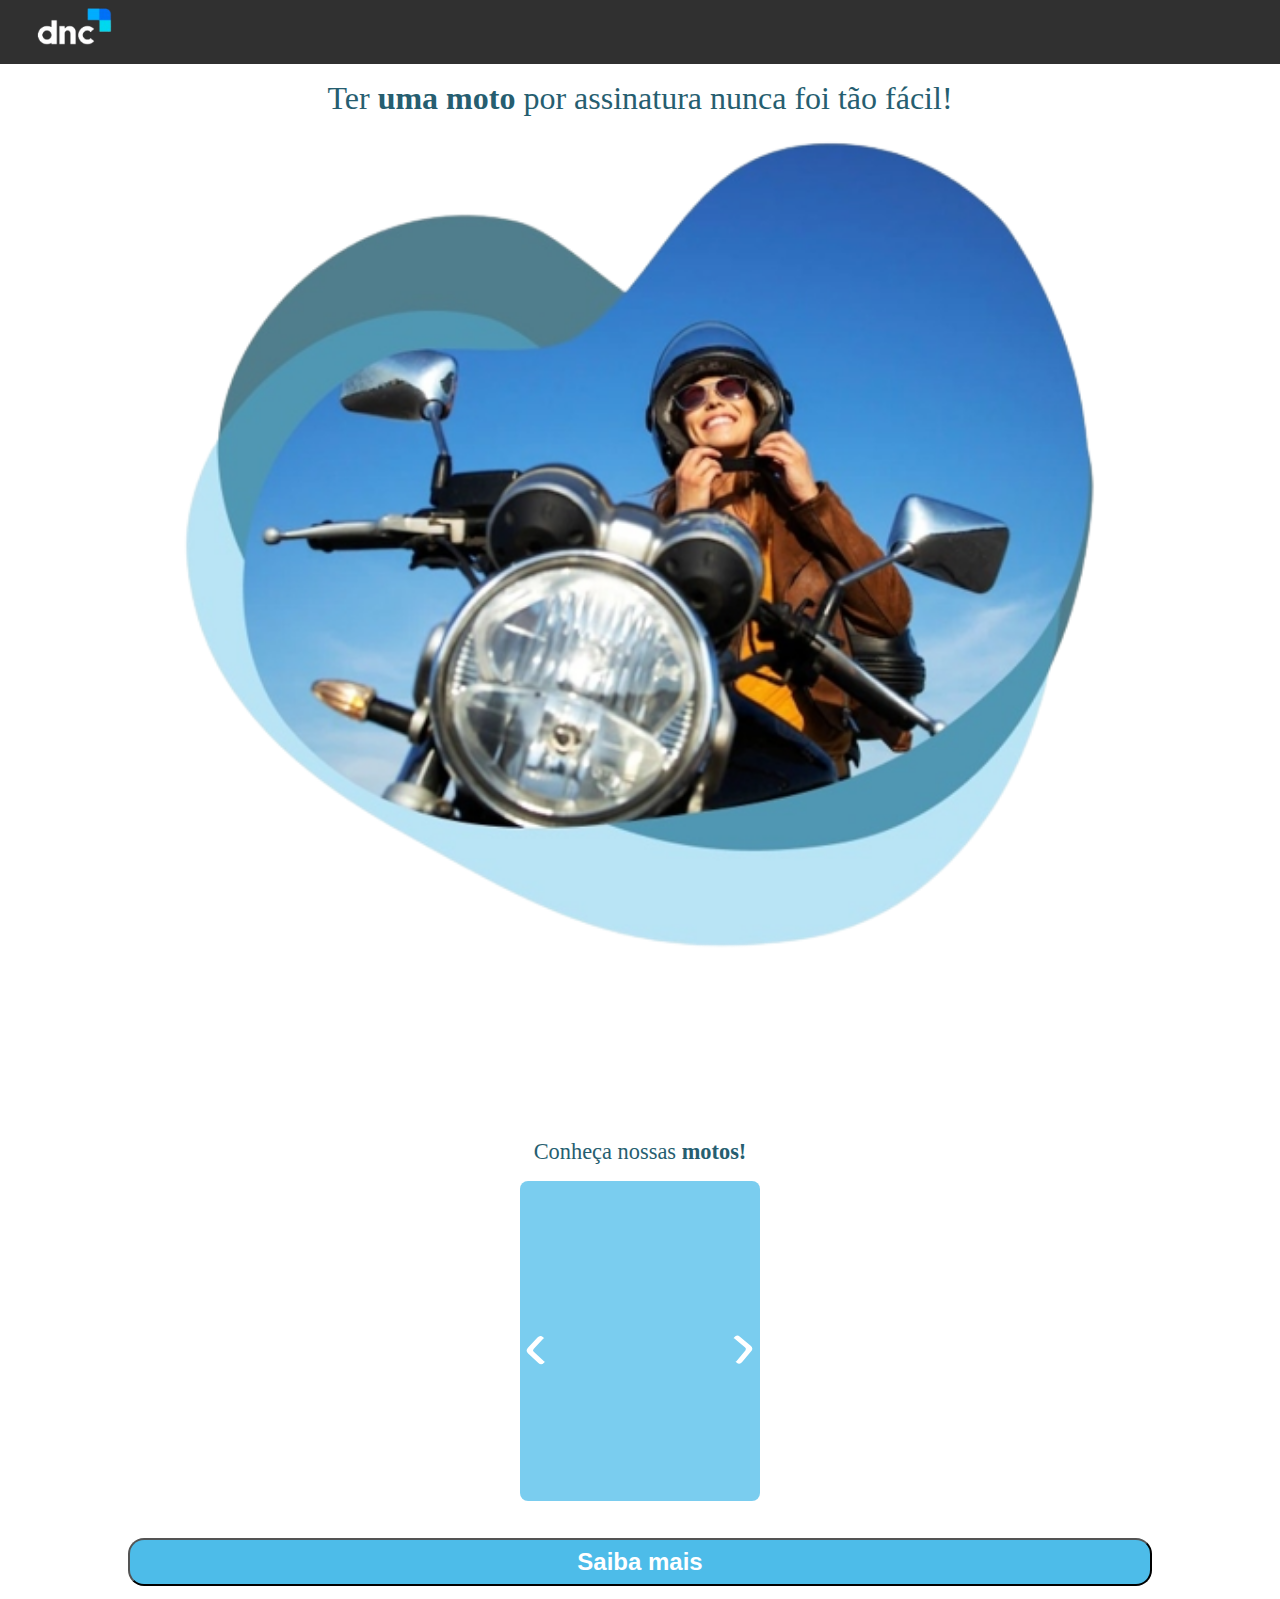
==== day 5/index.html @ 9e194c50 "cm" ====
<!DOCTYPE html>
<html lang="en">
<head>
    <meta charset="UTF-8">
    <meta http-equiv="X-UA-Compatible" content="IE=edge">
    <meta name="viewport" content="width=device-width, initial-scale=1.0">
    <link rel="stylesheet" href="style.css">
    <title>ByeCar</title>
</head>
<body>
    <header>
        <img id="img" src="img/logodnc.png" alt="">
        <p>ByeCar</p>
    </header>
    <section >
        <div id="sideA">
            <h1>Ter <strong>uma moto</strong> por assinatura nunca foi tão fácil!</h1>
            <img src="img/moto.png" width="80%" alt="">
        </div>
        
    </section>
    <section id="sideB">
        <h2 id="h2">Conheça nossas <strong>motos!</strong> </h2>
        <div id="carrossel">
            
            <div >
               
            </div>
           <div id="seta">
            <div id="seta-direita"></div>
            <div id="seta-esquerda"></div>
           </div>
            
            
        </div>
        <button id="input">Saiba mais</button>
    </section>
</body>
</html>
---- day 5/style.css ----
*{
    margin: 0;
    padding: 0;
}
header{
    height: 1.5rem;
    background: #303030;
    padding: 20px;
}
#img{
    margin-top: -2rem;
    height: 5rem;
}
p{
    color: #FFFFFF;
    margin-top: -8rem;
    margin-left: 9rem;
}
#sideA{
    display: flex;
    flex-direction: column;
    align-items: center;
    text-align: center;
    margin-top: 1rem;

}
h1{
    font-family: 'Verdana';
        font-style: normal;
        font-weight: 400;
        color: #265E70;
}
#h2{
    color: #265E70;
    font-family: 'Verdana';
    font-style: normal;
    font-weight: 400;
    font-size: 1.4rem;
}
#sideB{
    display: flex;
    flex-direction: column;
    align-items: center;
    margin-top: 10rem;
}
#carrossel{
    height: 20rem;
    width: 15rem;
    background: rgba(77, 188, 233, 0.75);
    border-radius: 0.5em;
    margin-top: 1rem;
    margin-bottom: 1.5rem;
}
#seta{
    display: flex;
    flex-wrap: wrap;
}
#seta-esquerda {
    position: absolute;
    padding: 0.5rem;
    box-shadow: 3px 3px 0 2px;
    border: solid transparent;
    border-width: 0 0 2px 2px;
    color: #FFFFFF;
    transform: rotate(133deg);
   
    border-radius: 2px;
    margin-top: 10rem;
    margin-left: 1rem;
}

#seta-direita {
    position: absolute;
    padding: 0.5rem;
    box-shadow: 3px 3px 0 2px;
    border: solid transparent;
    border-width: 0 0 2px 2px;
    color: #FFFFFF;
    transform: rotate(-50deg);
    
    border-radius: 2px;
    margin-top: 10rem;
    margin-left: 12.8rem;
}
#input{
    background: #4DBCE9;
    height: 3rem;
    width: 80%;
}
button{
    border-radius: 1rem;
    color: #FFFFFF;
    margin-top: 1rem;
    margin:1% auto;
    font-size: 1.5rem;
    font-weight: 700;
}
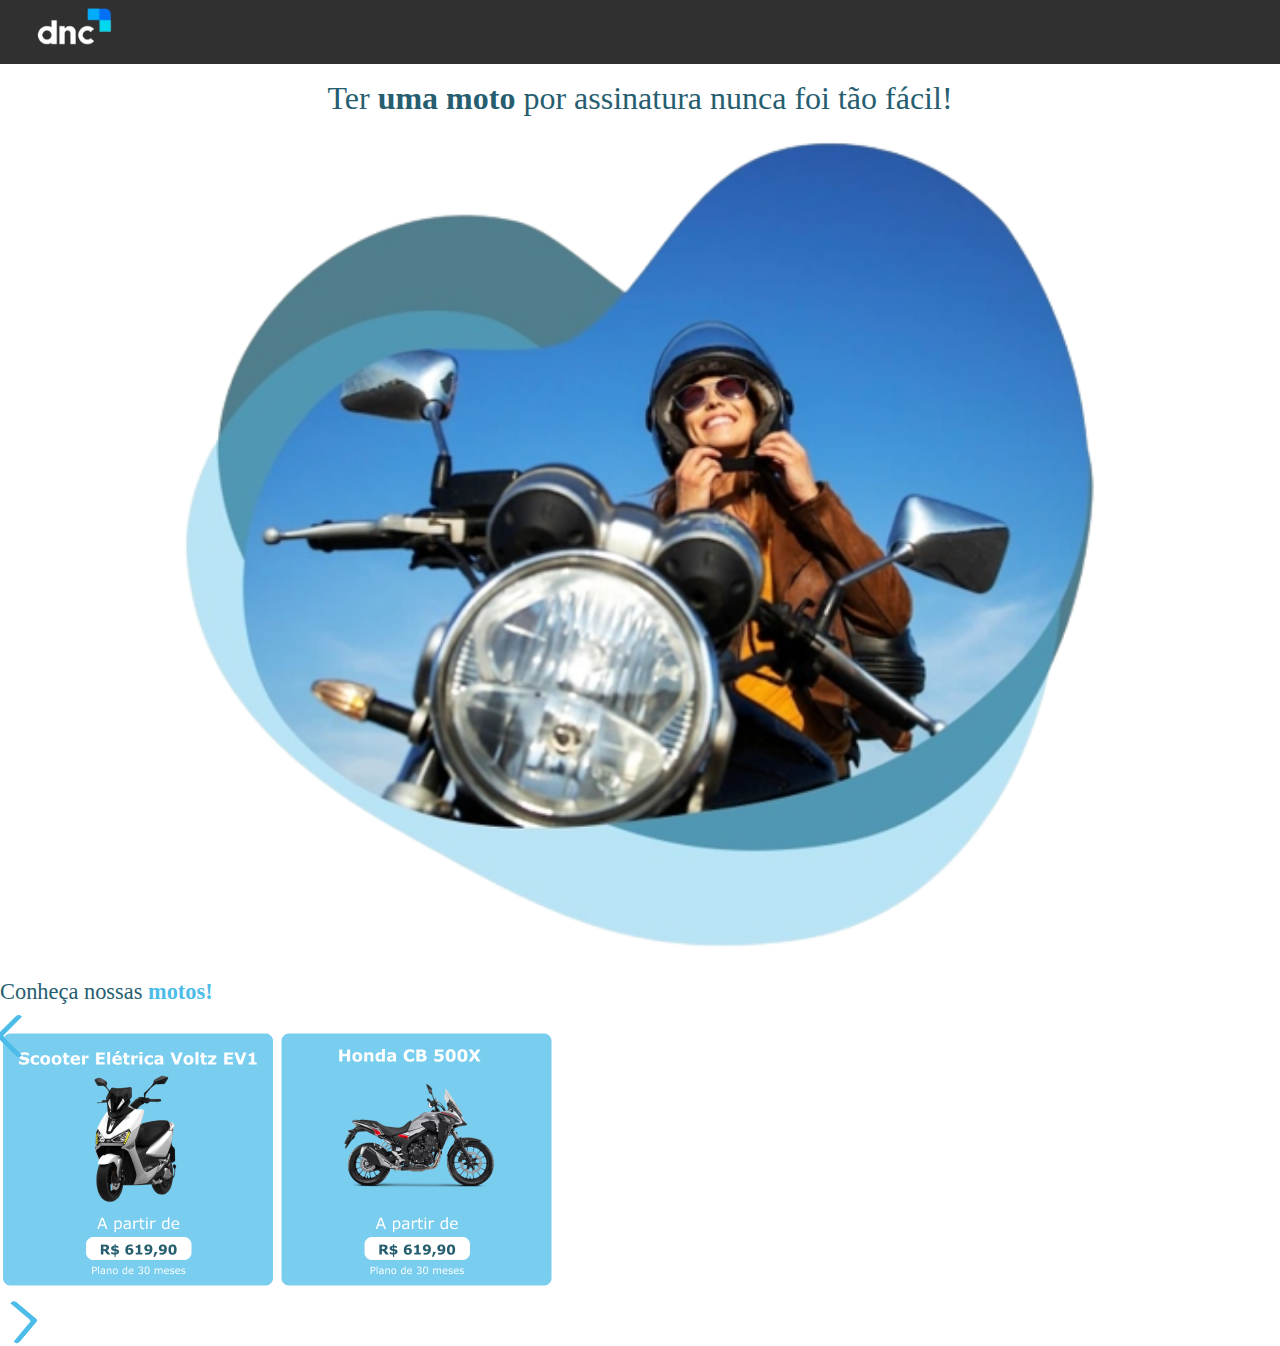
==== commit f9b31296: "cm" ====
--- a/day 5/index.html
+++ b/day 5/index.html
@@ -20,20 +20,24 @@
         
     </section>
     <section id="sideB">
-        <h2 id="h2">Conheça nossas <strong>motos!</strong> </h2>
-        <div id="carrossel">
+        <div>
+            <h2 id="h2">Conheça nossas <strong id="strong">motos!</strong></h2>
+            <div>
+                <button><img id="setaDireita"  ></button>
+                <div>
+                    <img src="img/image1.png" alt="">
+                    <img src="img/image2.png" alt="">
+                </div>
+                <button> <img id="setaEsquerda"  ></button>
+            </div>
+        </div>
+        
+        
+        
+             
             
-            <div >
-               
-            </div>
-           <div id="seta">
-            <div id="seta-direita"></div>
-            <div id="seta-esquerda"></div>
-           </div>
-            
-            
-        </div>
-        <button id="input">Saiba mais</button>
+   
+
     </section>
 </body>
 </html>--- a/day 5/style.css
+++ b/day 5/style.css
@@ -40,48 +40,39 @@
 #sideB{
     display: flex;
     flex-direction: column;
-    align-items: center;
-    margin-top: 10rem;
+
 }
 #carrossel{
     height: 20rem;
-    width: 15rem;
+    width: 16rem;
     background: rgba(77, 188, 233, 0.75);
     border-radius: 0.5em;
     margin-top: 1rem;
     margin-bottom: 1.5rem;
 }
-#seta{
-    display: flex;
-    flex-wrap: wrap;
-}
-#seta-esquerda {
+#setaDireita {
     position: absolute;
-    padding: 0.5rem;
-    box-shadow: 3px 3px 0 2px;
+    padding: 1rem 1rem 1rem 1rem;
+    box-shadow: 4px -4px 0 1px #4DBCE9 inset;
     border: solid transparent;
     border-width: 0 0 2px 2px;
-    color: #FFFFFF;
-    transform: rotate(133deg);
-   
-    border-radius: 2px;
-    margin-top: 10rem;
-    margin-left: 1rem;
+    color: #265E70;
+    transform: rotate(45deg);
+    border-radius: 5px;
+    
+}
+#setaEsquerda{
+    position: absolute;
+    padding: 1rem 1rem 1rem 1rem;
+    box-shadow: 4px -4px 0 1px #4DBCE9 inset;
+    border: solid transparent;
+    border-width: 0 0 2px 2px;
+    color: #265E70;
+    transform: rotate(-140deg);
+    border-radius: 5px;
+    
 }
 
-#seta-direita {
-    position: absolute;
-    padding: 0.5rem;
-    box-shadow: 3px 3px 0 2px;
-    border: solid transparent;
-    border-width: 0 0 2px 2px;
-    color: #FFFFFF;
-    transform: rotate(-50deg);
-    
-    border-radius: 2px;
-    margin-top: 10rem;
-    margin-left: 12.8rem;
-}
 #input{
     background: #4DBCE9;
     height: 3rem;
@@ -94,4 +85,25 @@
     margin:1% auto;
     font-size: 1.5rem;
     font-weight: 700;
-}+    border: 0;
+}
+#strong{
+    color: #4DBCE9;
+}
+
+#titulo{
+    color: #FFFFFF;
+}
+#image1{
+    font-size: 1rem;
+    height: 13rem;
+    
+}
+#main{
+    display: flex;
+    flex-direction: column;
+    align-items: center;
+    margin-top: 1rem;
+}
+
+#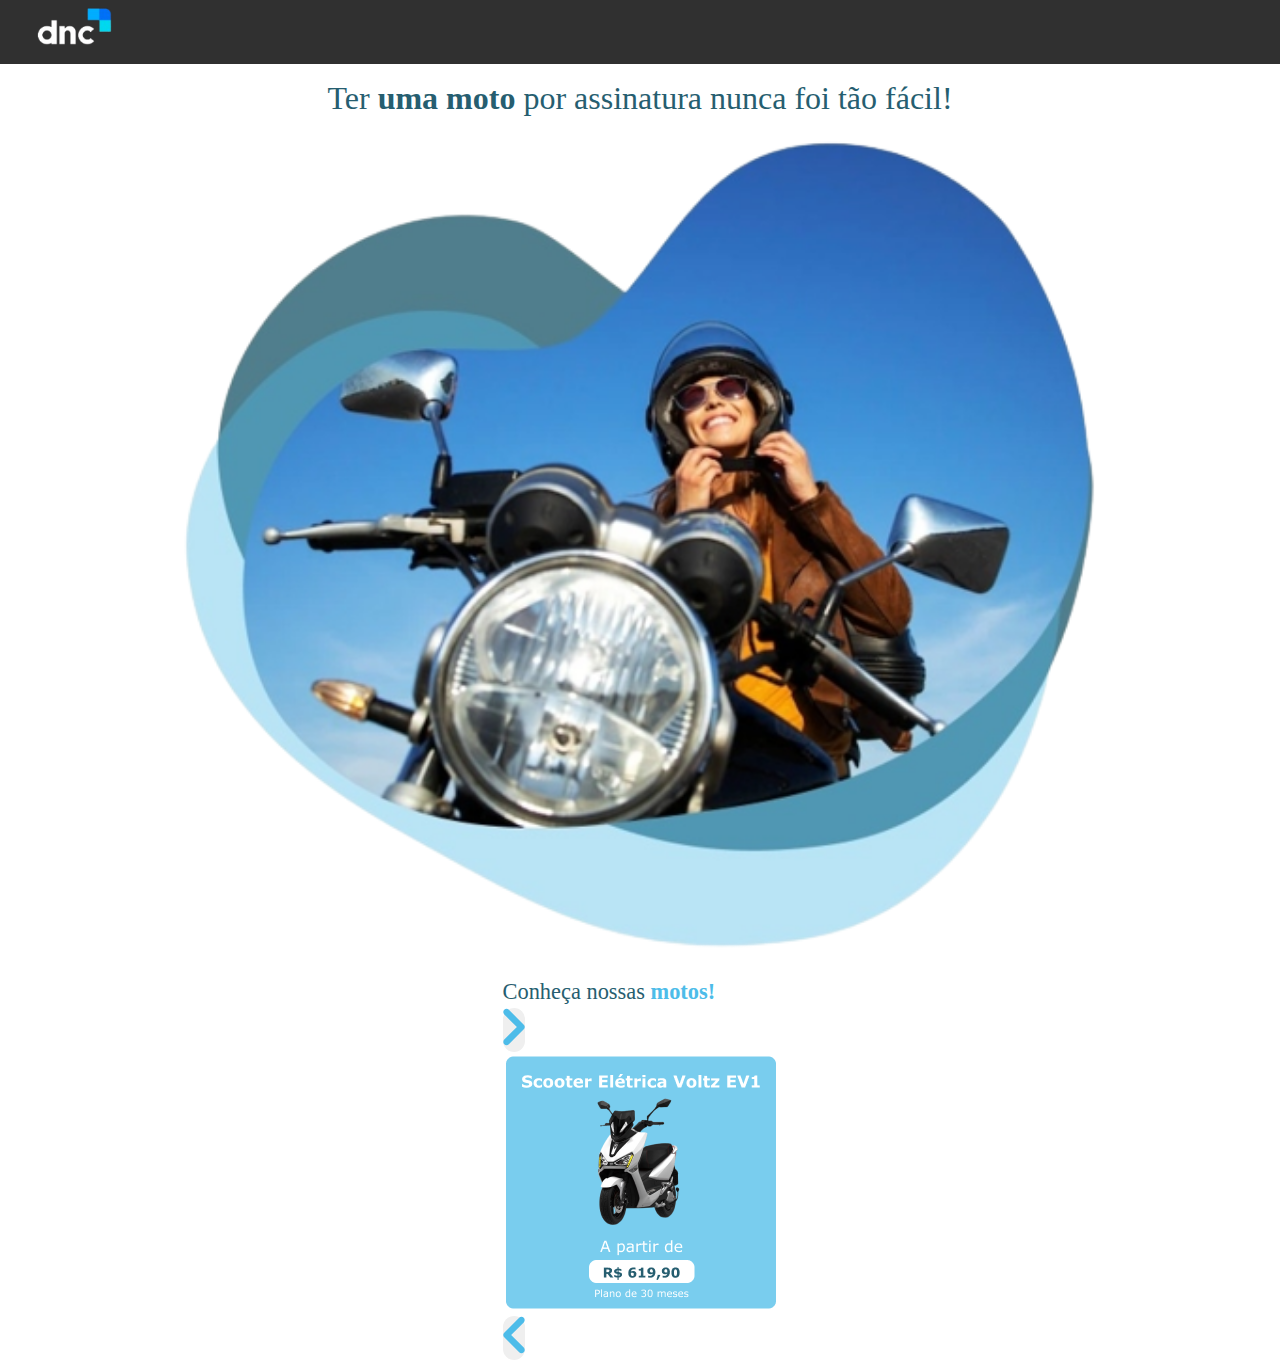
==== commit b817a6a8: "cm" ====
--- a/day 5/index.html
+++ b/day 5/index.html
@@ -23,12 +23,12 @@
         <div>
             <h2 id="h2">Conheça nossas <strong id="strong">motos!</strong></h2>
             <div>
-                <button><img id="setaDireita"  ></button>
+                <button><img src="setaD.svg" alt=""></button>
                 <div>
                     <img src="img/image1.png" alt="">
-                    <img src="img/image2.png" alt="">
+                   
                 </div>
-                <button> <img id="setaEsquerda"  ></button>
+                <button><img src="setaQ.svg" alt=""></button>
             </div>
         </div>
         
--- a/day 5/style.css
+++ b/day 5/style.css
@@ -39,39 +39,11 @@
 }
 #sideB{
     display: flex;
-    flex-direction: column;
+    justify-content: center;
+    align-items: center;
 
 }
-#carrossel{
-    height: 20rem;
-    width: 16rem;
-    background: rgba(77, 188, 233, 0.75);
-    border-radius: 0.5em;
-    margin-top: 1rem;
-    margin-bottom: 1.5rem;
-}
-#setaDireita {
-    position: absolute;
-    padding: 1rem 1rem 1rem 1rem;
-    box-shadow: 4px -4px 0 1px #4DBCE9 inset;
-    border: solid transparent;
-    border-width: 0 0 2px 2px;
-    color: #265E70;
-    transform: rotate(45deg);
-    border-radius: 5px;
-    
-}
-#setaEsquerda{
-    position: absolute;
-    padding: 1rem 1rem 1rem 1rem;
-    box-shadow: 4px -4px 0 1px #4DBCE9 inset;
-    border: solid transparent;
-    border-width: 0 0 2px 2px;
-    color: #265E70;
-    transform: rotate(-140deg);
-    border-radius: 5px;
-    
-}
+
 
 #input{
     background: #4DBCE9;
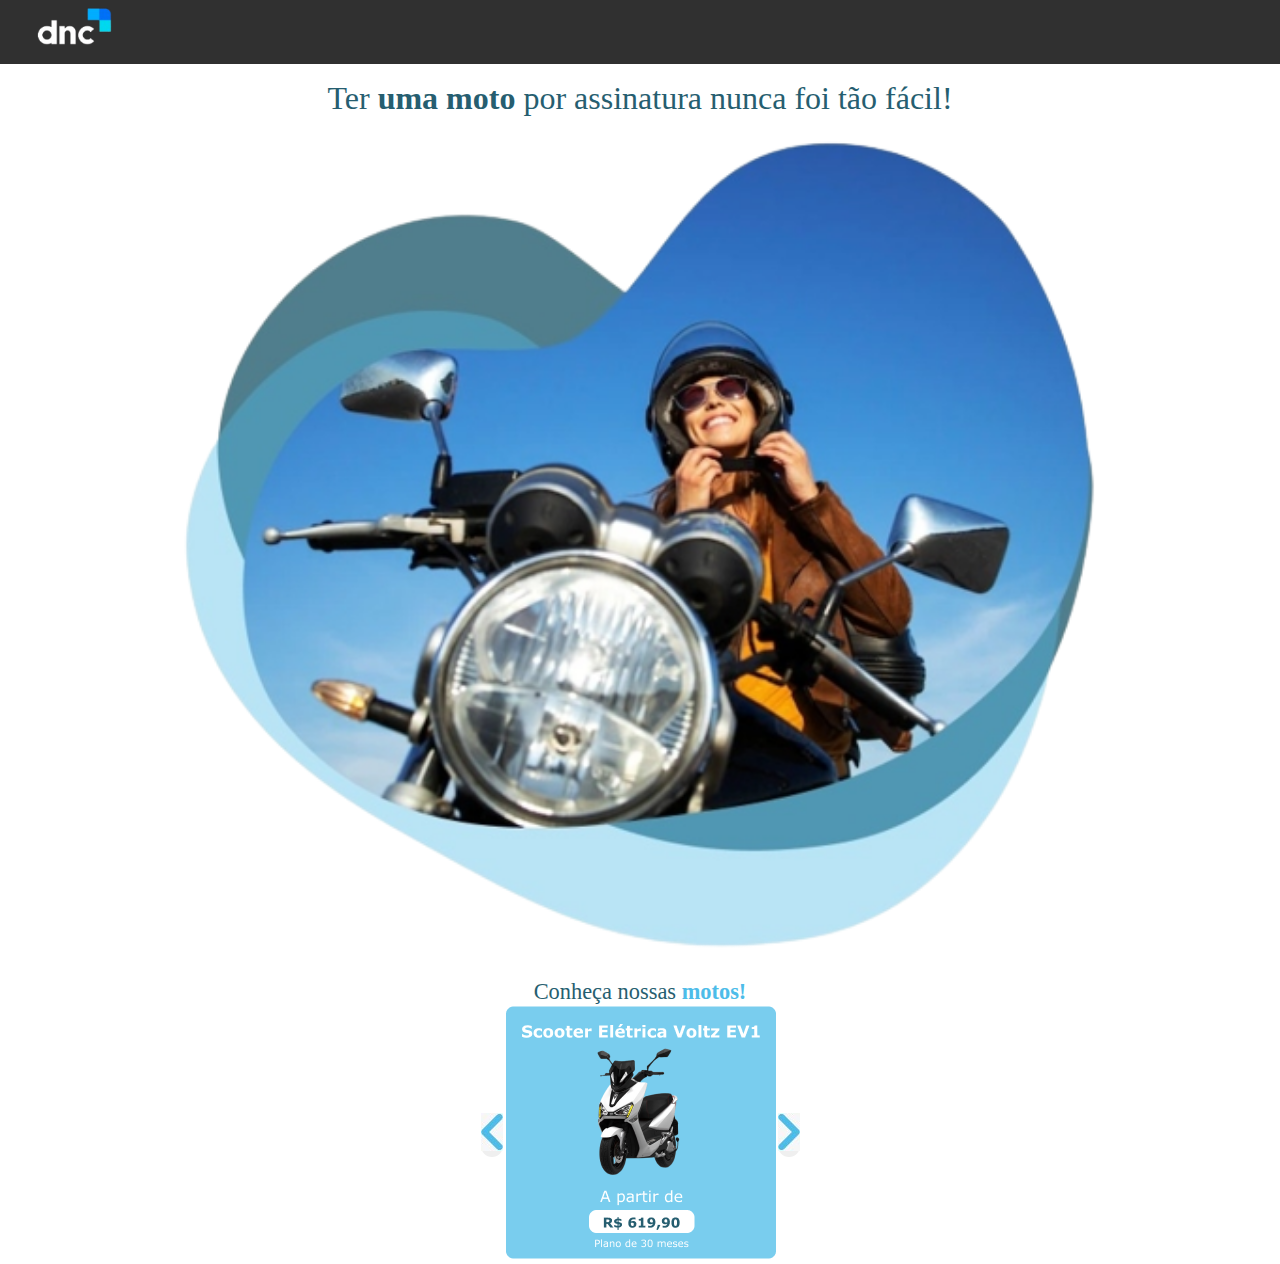
==== commit 11479047: "commit" ====
--- a/day 5/index.html
+++ b/day 5/index.html
@@ -1,5 +1,6 @@
 <!DOCTYPE html>
 <html lang="en">
+
 <head>
     <meta charset="UTF-8">
     <meta http-equiv="X-UA-Compatible" content="IE=edge">
@@ -7,37 +8,39 @@
     <link rel="stylesheet" href="style.css">
     <title>ByeCar</title>
 </head>
+
 <body>
     <header>
         <img id="img" src="img/logodnc.png" alt="">
         <p>ByeCar</p>
     </header>
-    <section >
+    <section>
         <div id="sideA">
             <h1>Ter <strong>uma moto</strong> por assinatura nunca foi tão fácil!</h1>
             <img src="img/moto.png" width="80%" alt="">
         </div>
-        
+
     </section>
+    <h2 id="h2">Conheça nossas <strong id="strong">motos!</strong></h2>
     <section id="sideB">
-        <div>
-            <h2 id="h2">Conheça nossas <strong id="strong">motos!</strong></h2>
-            <div>
-                <button><img src="setaD.svg" alt=""></button>
-                <div>
-                    <img src="img/image1.png" alt="">
-                   
-                </div>
-                <button><img src="setaQ.svg" alt=""></button>
+      
+
+        <div class="right-side">
+            <button><img src="img/setaD.jpeg" alt=""></button>
+            <div class="carousel-img">
+                <img src="img/image1.png" alt="">
             </div>
+            <button><img src="img/setaE.png" alt=""></button>
         </div>
-        
-        
-        
-             
-            
-   
+        </div>
+
+
+
+
+
+
 
     </section>
 </body>
+
 </html>--- a/day 5/style.css
+++ b/day 5/style.css
@@ -31,6 +31,7 @@
         color: #265E70;
 }
 #h2{
+    text-align: center;
     color: #265E70;
     font-family: 'Verdana';
     font-style: normal;
@@ -78,4 +79,9 @@
     margin-top: 1rem;
 }
 
-#+.right-side{
+    display: grid;
+    grid-auto-flow: column;
+    justify-content: center;
+    align-items: center;
+}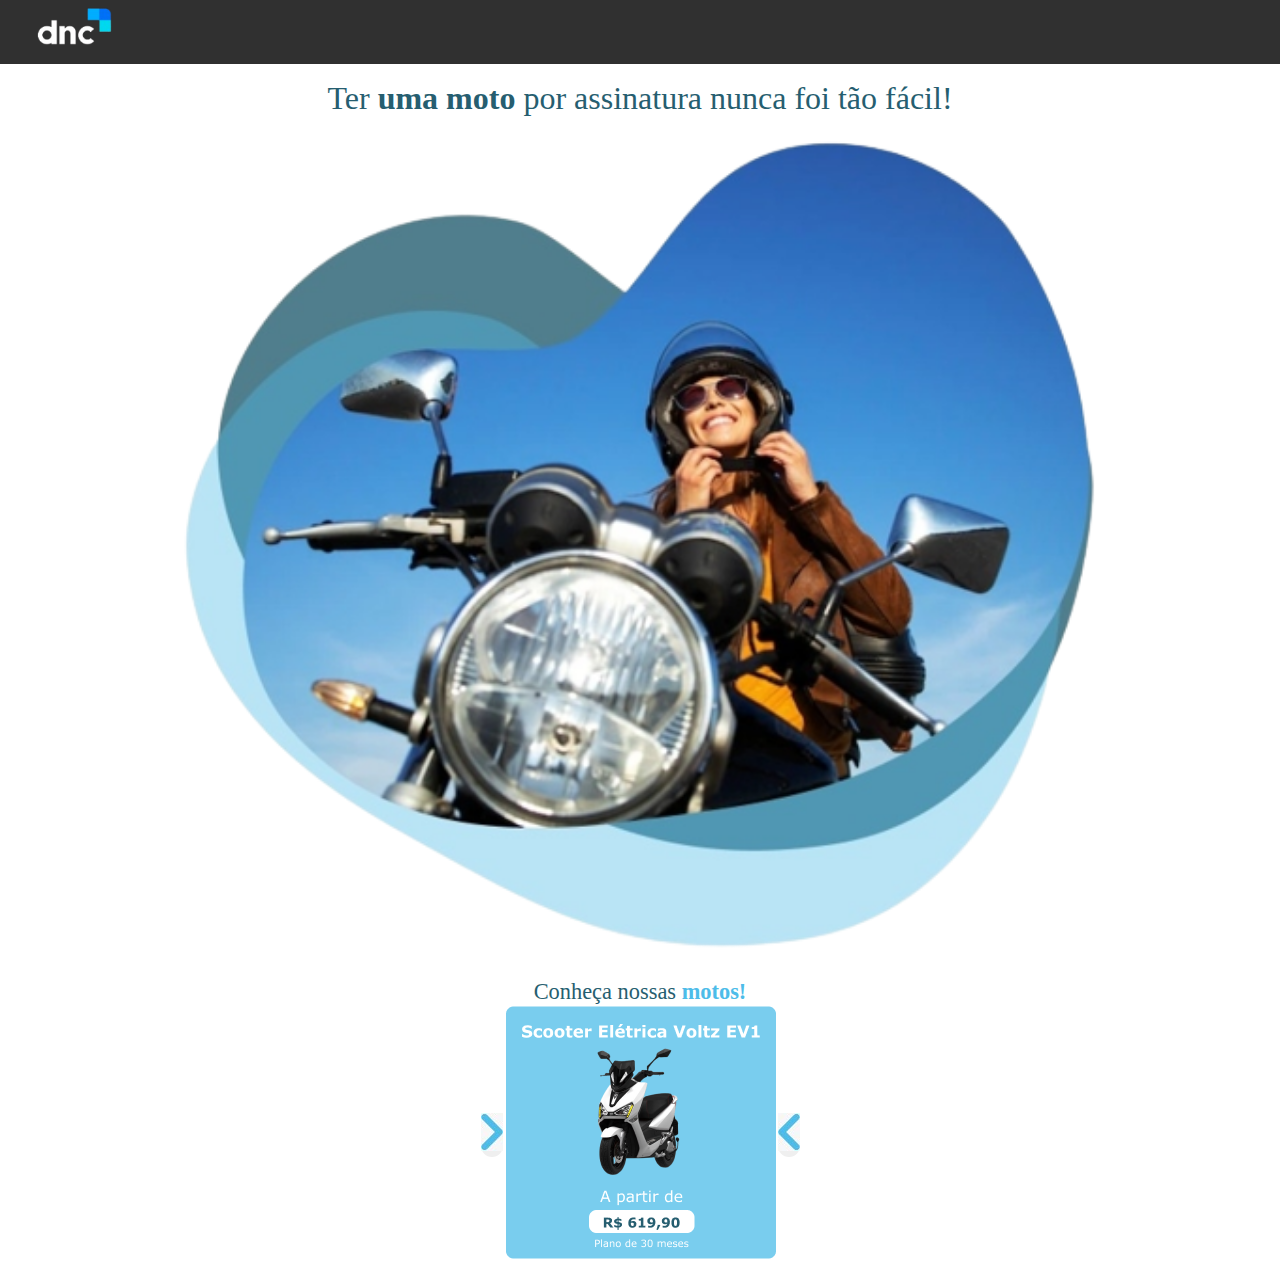
==== commit e9d17aeb: "cm" ====
--- a/day 5/index.html
+++ b/day 5/index.html
@@ -26,11 +26,11 @@
       
 
         <div class="right-side">
-            <button><img src="img/setaD.jpeg" alt=""></button>
+            <button><img src="img/setaDireita.jpeg" alt=""></button>
             <div class="carousel-img">
                 <img src="img/image1.png" alt="">
             </div>
-            <button><img src="img/setaE.png" alt=""></button>
+            <button><img src="img/setaEsquerda.jpeg" alt=""></button>
         </div>
         </div>
 
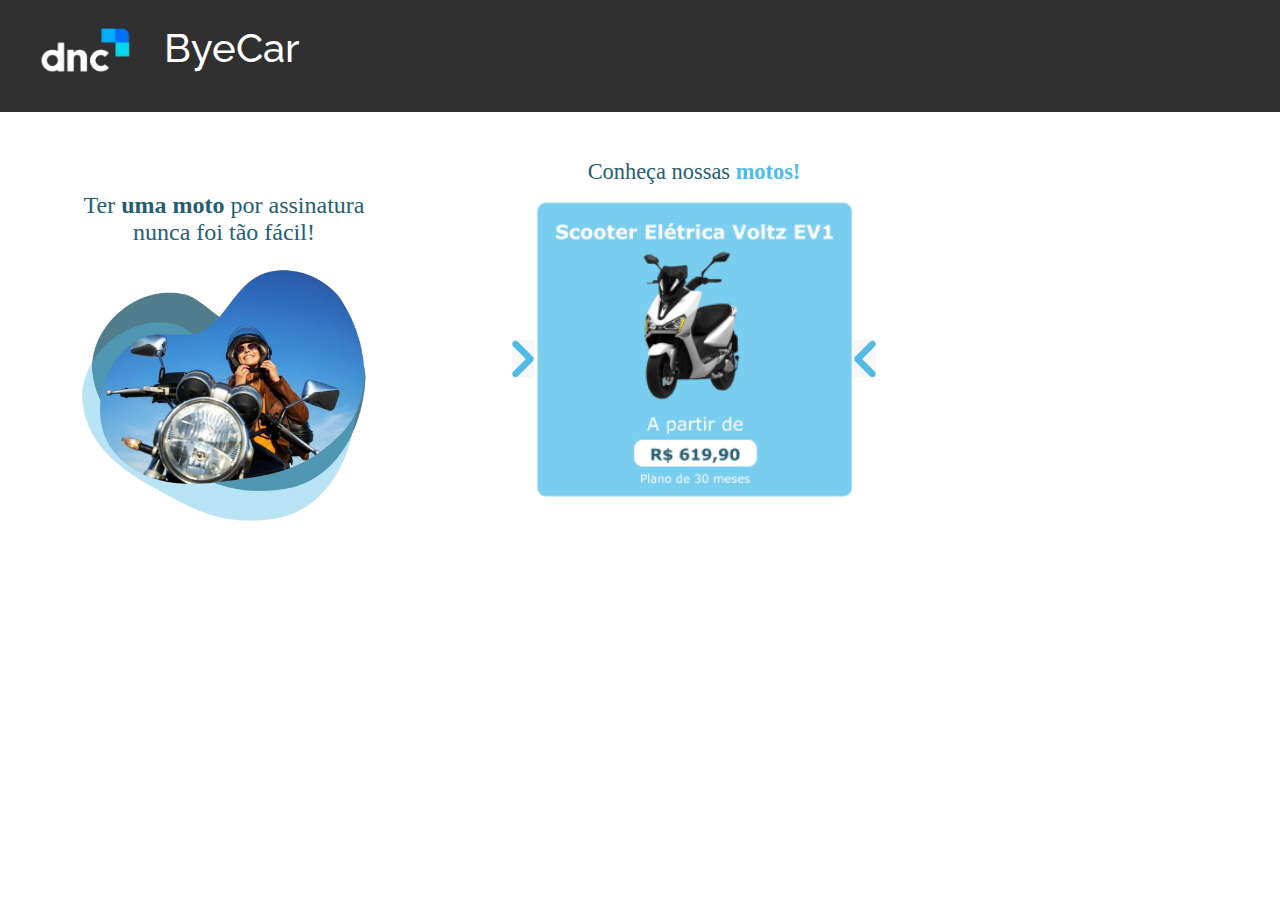
==== commit 065c21c2: "commit" ====
--- a/day 5/index.html
+++ b/day 5/index.html
@@ -14,23 +14,29 @@
         <img id="img" src="img/logodnc.png" alt="">
         <p>ByeCar</p>
     </header>
-    <section>
+    <section id="geral">
+        <section>
         <div id="sideA">
-            <h1>Ter <strong>uma moto</strong> por assinatura nunca foi tão fácil!</h1>
-            <img src="img/moto.png" width="80%" alt="">
+            <h1>Ter <strong>uma moto</strong> por assinatura<br> nunca foi tão fácil!</h1>
+            <img class="img2" src="img/moto.png" width="80%" alt="">
         </div>
 
     </section>
-    <h2 id="h2">Conheça nossas <strong id="strong">motos!</strong></h2>
+    
     <section id="sideB">
       
-
+<h2 id="h2">Conheça nossas <strong id="strong">motos!</strong></h2>
         <div class="right-side">
-            <button><img src="img/setaDireita.jpeg" alt=""></button>
+            <button><img class="E" id="SD" src="img/setaDireita.jpeg" alt=""></button>
             <div class="carousel-img">
-                <img src="img/image1.png" alt="">
+                <img class="img2" id="image"  src="img/image1.png" alt="">
+                <img class="img"  id="mg" src="img/img1.png" alt="">
+                <div>
+                    <button><img id="setaD" class="esconder" src="img/setaDireita.jpeg" alt=""></button>
+                    <button><img id="setaE" class="esconder" src="img/setaEsquerda.jpeg" alt=""></button>
+                </div>
             </div>
-            <button><img src="img/setaEsquerda.jpeg" alt=""></button>
+            <button><img class="D"  id="SE" src="img/setaEsquerda.jpeg" alt=""></button>
         </div>
         </div>
 
@@ -41,6 +47,10 @@
 
 
     </section>
+    </section>
+    
+    <script src="js/index.js"></script>
+    <script src="js/app.js"></script>
 </body>
 
 </html>--- a/day 5/style.css
+++ b/day 5/style.css
@@ -1,9 +1,11 @@
+@import url('https://fonts.googleapis.com/css?family=Raleway:300,400,700&display=swap');
 *{
     margin: 0;
     padding: 0;
+    box-sizing: border-box;
 }
 header{
-    height: 1.5rem;
+    height: 4rem;
     background: #303030;
     padding: 20px;
 }
@@ -40,6 +42,7 @@
 }
 #sideB{
     display: flex;
+    flex-direction: column;
     justify-content: center;
     align-items: center;
 
@@ -53,7 +56,7 @@
 }
 button{
     border-radius: 1rem;
-    color: #FFFFFF;
+    background-color: transparent;
     margin-top: 1rem;
     margin:1% auto;
     font-size: 1.5rem;
@@ -65,7 +68,7 @@
 }
 
 #titulo{
-    color: #FFFFFF;
+    color: #ececec;
 }
 #image1{
     font-size: 1rem;
@@ -84,4 +87,192 @@
     grid-auto-flow: column;
     justify-content: center;
     align-items: center;
+}
+.right-side button {
+    background-color: transparent;
+    cursor: pointer;
+    
+    
+
+}
+.img{
+    align-items: center;
+    width: 17rem;
+}
+.right-side{
+    align-items: center;
+}
+.E, .D{
+    display: none;
+}
+.carousel-img{
+    display: flex;
+    flex-direction: column;
+    align-items: center;
+    justify-content: center;
+}
+
+
+@media only screen and (max-width: 1440px) and (min-width: 760px){
+    header{
+        height: 7rem;
+    }
+        #img{
+            margin-top: -1rem;
+            height: 6rem;
+            color: white;
+        }
+    header p{
+        font-size: 2.5rem;
+        font-family: 'Raleway';
+        font-style: normal;
+        font-weight: 500;
+        margin-top: -5rem;
+    }
+    .E, .D{
+        display: block;
+    }
+    #sideA{
+        display: flex;
+        flex-direction: column;
+        float: left;
+        padding: 4rem;
+    }
+    #sideB{
+        display: flex;
+        flex-direction: column;
+        float: left;
+        text-align: center;
+        padding: 4rem;
+    }
+        #geral{
+        display: flex;
+        
+    }
+    .esconder{
+        display: none;
+        align-items: center;
+    }
+        .right-side button {
+            background-color: transparent;
+            cursor: pointer;
+    
+    
+    
+        }
+.img{
+    width: 22rem;
+}
+.img2 {
+    width: 20rem;
+}
+h1{
+    font-size: 1.5rem;
+    margin-bottom: 1rem;
+}
+h2{
+    font-size: 2rem;
+    margin-top: -2rem;
+    margin-bottom: 1rem;
+}
+
+#mg {
+    display: none;
+}
+
+#image {
+    display: block;
+}
+
+
+
+}
+@media only screen and (max-width: 1280px) and (min-width: 800px){
+    header{
+        height: 5rem;
+    }
+
+    #sideA{
+        padding: 1rem;
+    }
+    #sideB{
+        padding: 4rem;
+    }
+    .img{
+        width: 20rem;
+    }
+    .img2{
+        width: 20rem;
+    }
+    h1{
+        font-size: 1.3rem;
+    }
+}
+
+@media only screen and (max-width: 1440px) and (min-width: 900px){
+    header{
+        height: 7rem;
+    }
+        #img{
+            margin-top: -1rem;
+            height: 6rem;
+            color: white;
+        }
+    header p{
+        font-size: 2.5rem;
+        font-family: 'Raleway';
+        font-style: normal;
+        font-weight: 500;
+        margin-top: -5rem;
+    }
+    .E, .D{
+        display: block;
+    }
+    #sideA{
+        display: flex;
+        flex-direction: column;
+        float: left;
+        padding: 4rem;
+    }
+    #sideB{
+        display: flex;
+        flex-direction: column;
+        float: left;
+        text-align: center;
+        padding: 4rem;
+    }
+        #geral{
+        display: flex;
+        
+    }
+    .esconder{
+        display: none;
+        align-items: center;
+    }
+        .right-side button {
+            background-color: transparent;
+            cursor: pointer;
+    
+    
+    
+        }
+.img{
+    width: 22rem;
+}
+.img2 {
+    width: 20rem;
+}
+h1{
+    font-size: 1.5rem;
+    margin-bottom: 1rem;
+}
+h2{
+    font-size: 2rem;
+    margin-top: -2rem;
+    margin-bottom: 1rem;
+}
+
+#mg{
+    display: none;
+}
 }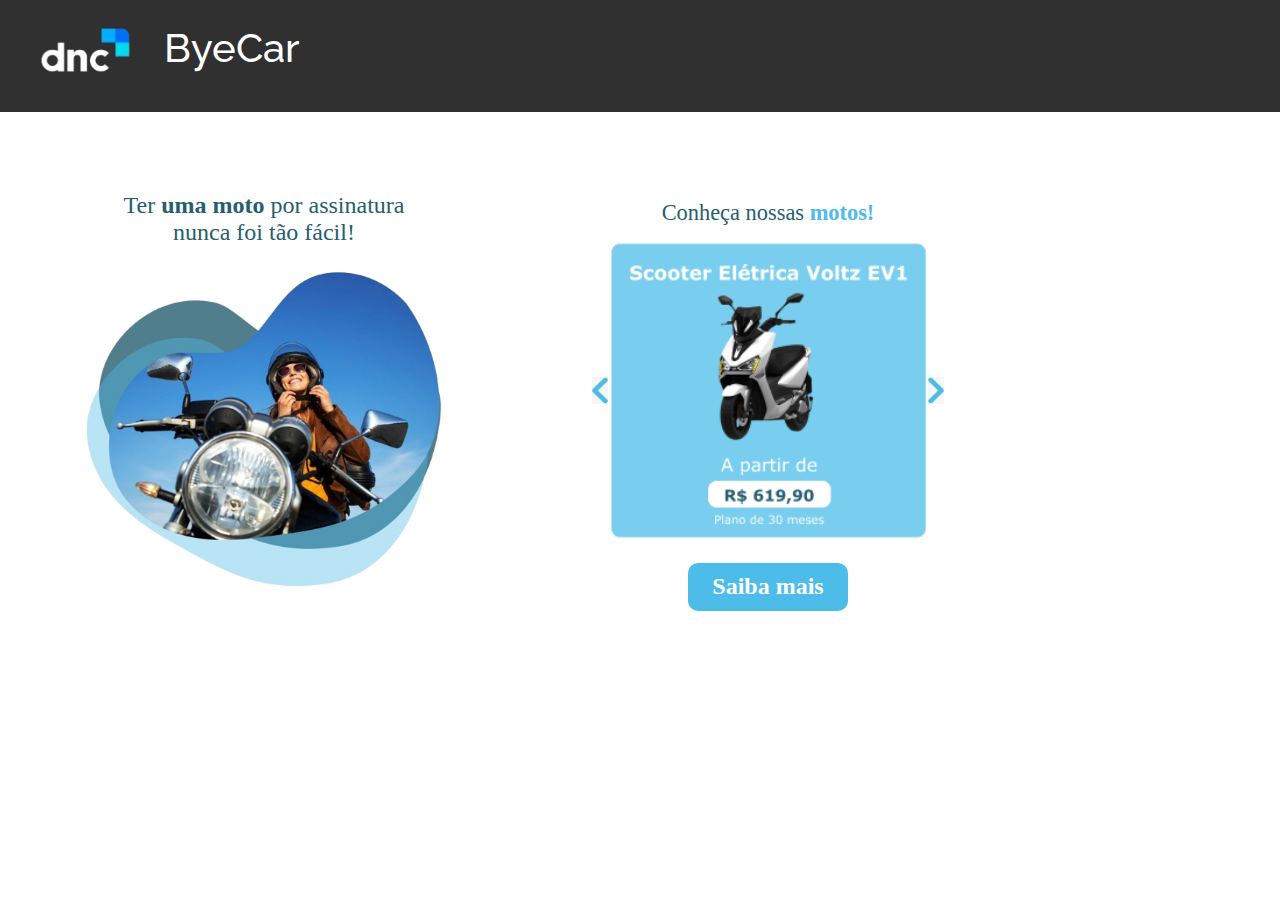
==== commit d49b221b: "commit" ====
--- a/day 5/index.html
+++ b/day 5/index.html
@@ -18,7 +18,7 @@
         <section>
         <div id="sideA">
             <h1>Ter <strong>uma moto</strong> por assinatura<br> nunca foi tão fácil!</h1>
-            <img class="img2" src="img/moto.png" width="80%" alt="">
+            <img class="imga" src="img/moto.png" width="80%" alt="">
         </div>
 
     </section>
@@ -27,18 +27,22 @@
       
 <h2 id="h2">Conheça nossas <strong id="strong">motos!</strong></h2>
         <div class="right-side">
-            <button><img class="E" id="SD" src="img/setaDireita.jpeg" alt=""></button>
+            <button><img class="E" id="SD" src="img/setaEsquerda.jpeg" alt=""></button>
             <div class="carousel-img">
-                <img class="img2" id="image"  src="img/image1.png" alt="">
+                <img class="imgb" id="image"  src="img/image1.png" alt="">
                 <img class="img"  id="mg" src="img/img1.png" alt="">
+                
                 <div>
                     <button><img id="setaD" class="esconder" src="img/setaDireita.jpeg" alt=""></button>
                     <button><img id="setaE" class="esconder" src="img/setaEsquerda.jpeg" alt=""></button>
                 </div>
+                
             </div>
-            <button><img class="D"  id="SE" src="img/setaEsquerda.jpeg" alt=""></button>
+            <button><img class="D"  id="SE" src="img/setaDireita.jpeg" alt=""></button>
+          
         </div>
         </div>
+          <button id="butao"><strong>Saiba mais</strong></button>
 
 
 
--- a/day 5/style.css
+++ b/day 5/style.css
@@ -95,7 +95,7 @@
     
 
 }
-.img{
+.imga{
     align-items: center;
     width: 17rem;
 }
@@ -112,7 +112,21 @@
     justify-content: center;
 }
 
-
+#image{
+    display: none;
+}
+
+#butao{
+    background: #4DBCE9;
+    border-radius: 10px;
+    font-family: 'Inter';
+    font-style: normal;
+    color: #FFFFFF;
+    width: 10rem;
+    height: 3rem;
+    border: 0;
+    margin-top: 1.5rem;
+}
 @media only screen and (max-width: 1440px) and (min-width: 760px){
     header{
         height: 7rem;
@@ -131,6 +145,7 @@
     }
     .E, .D{
         display: block;
+        width: 1rem;
     }
     #sideA{
         display: flex;
@@ -144,6 +159,7 @@
         float: left;
         text-align: center;
         padding: 4rem;
+        margin-top: 3.5rem;
     }
         #geral{
         display: flex;
@@ -156,14 +172,16 @@
         .right-side button {
             background-color: transparent;
             cursor: pointer;
-    
-    
-    
-        }
-.img{
-    width: 22rem;
-}
-.img2 {
+            display: flex;
+            align-items: center;
+    
+    
+    
+        }
+.imga{
+    width: 25rem;
+}
+.imgb {
     width: 20rem;
 }
 h1{
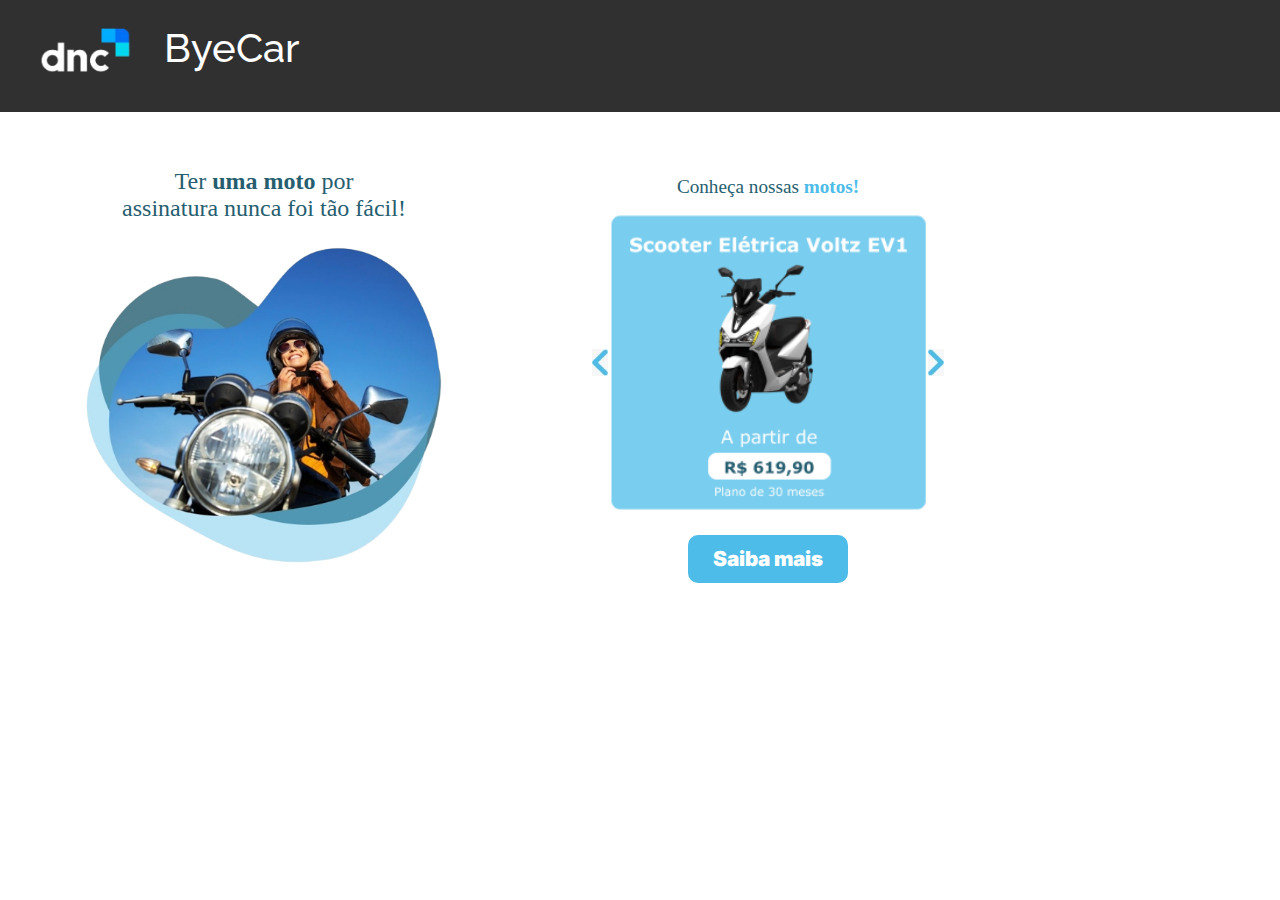
==== commit b736d7e0: "cm" ====
--- a/day 5/index.html
+++ b/day 5/index.html
@@ -17,7 +17,7 @@
     <section id="geral">
         <section>
         <div id="sideA">
-            <h1>Ter <strong>uma moto</strong> por assinatura<br> nunca foi tão fácil!</h1>
+            <h1>Ter <strong>uma moto</strong> por <br>assinatura nunca foi tão fácil!</h1>
             <img class="imga" src="img/moto.png" width="80%" alt="">
         </div>
 
@@ -33,8 +33,9 @@
                 <img class="img"  id="mg" src="img/img1.png" alt="">
                 
                 <div>
+                    
+                    <button><img id="setaE" class="esconder" src="img/setaEsquerda.jpeg" alt=""></button>
                     <button><img id="setaD" class="esconder" src="img/setaDireita.jpeg" alt=""></button>
-                    <button><img id="setaE" class="esconder" src="img/setaEsquerda.jpeg" alt=""></button>
                 </div>
                 
             </div>
--- a/day 5/style.css
+++ b/day 5/style.css
@@ -1,4 +1,5 @@
 @import url('https://fonts.googleapis.com/css?family=Raleway:300,400,700&display=swap');
+@import url('https://fonts.googleapis.com/css2?family=Inter:wght@400;700&display=swap');
 *{
     margin: 0;
     padding: 0;
@@ -23,7 +24,8 @@
     flex-direction: column;
     align-items: center;
     text-align: center;
-    margin-top: 1rem;
+    margin-top: 2rem;
+    margin-bottom: 1rem;
 
 }
 h1{
@@ -31,14 +33,18 @@
         font-style: normal;
         font-weight: 400;
         color: #265E70;
-}
+        font-size: 1.5rem;
+}
+
 #h2{
     text-align: center;
     color: #265E70;
     font-family: 'Verdana';
     font-style: normal;
     font-weight: 400;
-    font-size: 1.4rem;
+    font-size: 1.2rem;
+    margin-top: 2rem;
+    margin-bottom: 1rem;
 }
 #sideB{
     display: flex;
@@ -99,11 +105,16 @@
     align-items: center;
     width: 17rem;
 }
+.img{
+    width: 15rem;
+}
 .right-side{
     align-items: center;
 }
 .E, .D{
     display: none;
+    margin-top: 2rem;
+    margin-bottom: 2rem;
 }
 .carousel-img{
     display: flex;
@@ -121,13 +132,130 @@
     border-radius: 10px;
     font-family: 'Inter';
     font-style: normal;
+    font-size: 1.3rem;
     color: #FFFFFF;
     width: 10rem;
     height: 3rem;
     border: 0;
     margin-top: 1.5rem;
+    margin-bottom: 1rem;
+}
+#setaE{
+    height: 2rem;
+    margin-top: 1rem;
+    margin-bottom: -1rem;
+}
+#setaD{
+    height: 2rem;
+    margin-top: 1rem;
+    margin-bottom: -1rem;
 }
 @media only screen and (max-width: 1440px) and (min-width: 760px){
+    header{
+        height: 5rem;
+    }
+        #img{
+            margin-top: -1rem;
+            height: 6rem;
+            color: white;
+        }
+    header p{
+        font-size: 0.5rem;
+        font-family: 'Raleway';
+        font-style: normal;
+        font-weight: 500;
+        
+    }
+    .E, .D{
+        display: block;
+        width: 1rem;
+    }
+    #sideA{
+        display: flex;
+        flex-direction: column;
+        float: left;
+        padding: 4rem;
+        margin-top: -0.5rem;
+    }
+    #sideB{
+        display: flex;
+        flex-direction: column;
+        float: left;
+        text-align: center;
+        padding: 4rem;
+        margin-top: -2rem;
+    }
+        #geral{
+        display: flex;
+        
+    }
+    .esconder{
+        display: none;
+        align-items: center;
+    }
+        .right-side button {
+            background-color: transparent;
+            cursor: pointer;
+            display: flex;
+            align-items: center;
+    
+    
+    
+        }
+.imga{
+    width: 25rem;
+}
+.imgb {
+    width: 20rem;
+}
+h1{
+    font-size: 1.5rem;
+    margin-bottom: 1rem;
+}
+h2{
+    font-size: 2rem;
+    margin-top: -2rem;
+    margin-bottom: 1rem;
+}
+
+#mg{
+    display: none;
+    
+    
+}
+
+#image {
+    display: block;
+}
+
+
+
+}
+@media only screen and (max-width: 1280px) and (min-width: 800px){
+    header{
+        height: 5rem;
+    }
+
+    #sideA{
+        padding: 4rem;
+       
+    }
+    #sideB{
+        padding: 4rem;
+    }
+    .img{
+        width: 20rem;
+    }
+    .img2{
+        width: 20rem;
+    }
+    h1{
+        font-size: 1.3rem;
+        margin-bottom: 2rem;
+    }
+}
+
+@media only screen and (max-width: 1440px) and (min-width: 900px){
     header{
         height: 7rem;
     }
@@ -145,7 +273,6 @@
     }
     .E, .D{
         display: block;
-        width: 1rem;
     }
     #sideA{
         display: flex;
@@ -159,7 +286,6 @@
         float: left;
         text-align: center;
         padding: 4rem;
-        margin-top: 3.5rem;
     }
         #geral{
         display: flex;
@@ -172,16 +298,14 @@
         .right-side button {
             background-color: transparent;
             cursor: pointer;
-            display: flex;
-            align-items: center;
     
     
     
         }
-.imga{
-    width: 25rem;
-}
-.imgb {
+.img{
+    width: 22rem;
+}
+.img2 {
     width: 20rem;
 }
 h1{
@@ -194,102 +318,6 @@
     margin-bottom: 1rem;
 }
 
-#mg {
-    display: none;
-}
-
-#image {
-    display: block;
-}
-
-
-
-}
-@media only screen and (max-width: 1280px) and (min-width: 800px){
-    header{
-        height: 5rem;
-    }
-
-    #sideA{
-        padding: 1rem;
-    }
-    #sideB{
-        padding: 4rem;
-    }
-    .img{
-        width: 20rem;
-    }
-    .img2{
-        width: 20rem;
-    }
-    h1{
-        font-size: 1.3rem;
-    }
-}
-
-@media only screen and (max-width: 1440px) and (min-width: 900px){
-    header{
-        height: 7rem;
-    }
-        #img{
-            margin-top: -1rem;
-            height: 6rem;
-            color: white;
-        }
-    header p{
-        font-size: 2.5rem;
-        font-family: 'Raleway';
-        font-style: normal;
-        font-weight: 500;
-        margin-top: -5rem;
-    }
-    .E, .D{
-        display: block;
-    }
-    #sideA{
-        display: flex;
-        flex-direction: column;
-        float: left;
-        padding: 4rem;
-    }
-    #sideB{
-        display: flex;
-        flex-direction: column;
-        float: left;
-        text-align: center;
-        padding: 4rem;
-    }
-        #geral{
-        display: flex;
-        
-    }
-    .esconder{
-        display: none;
-        align-items: center;
-    }
-        .right-side button {
-            background-color: transparent;
-            cursor: pointer;
-    
-    
-    
-        }
-.img{
-    width: 22rem;
-}
-.img2 {
-    width: 20rem;
-}
-h1{
-    font-size: 1.5rem;
-    margin-bottom: 1rem;
-}
-h2{
-    font-size: 2rem;
-    margin-top: -2rem;
-    margin-bottom: 1rem;
-}
-
 #mg{
     display: none;
 }
